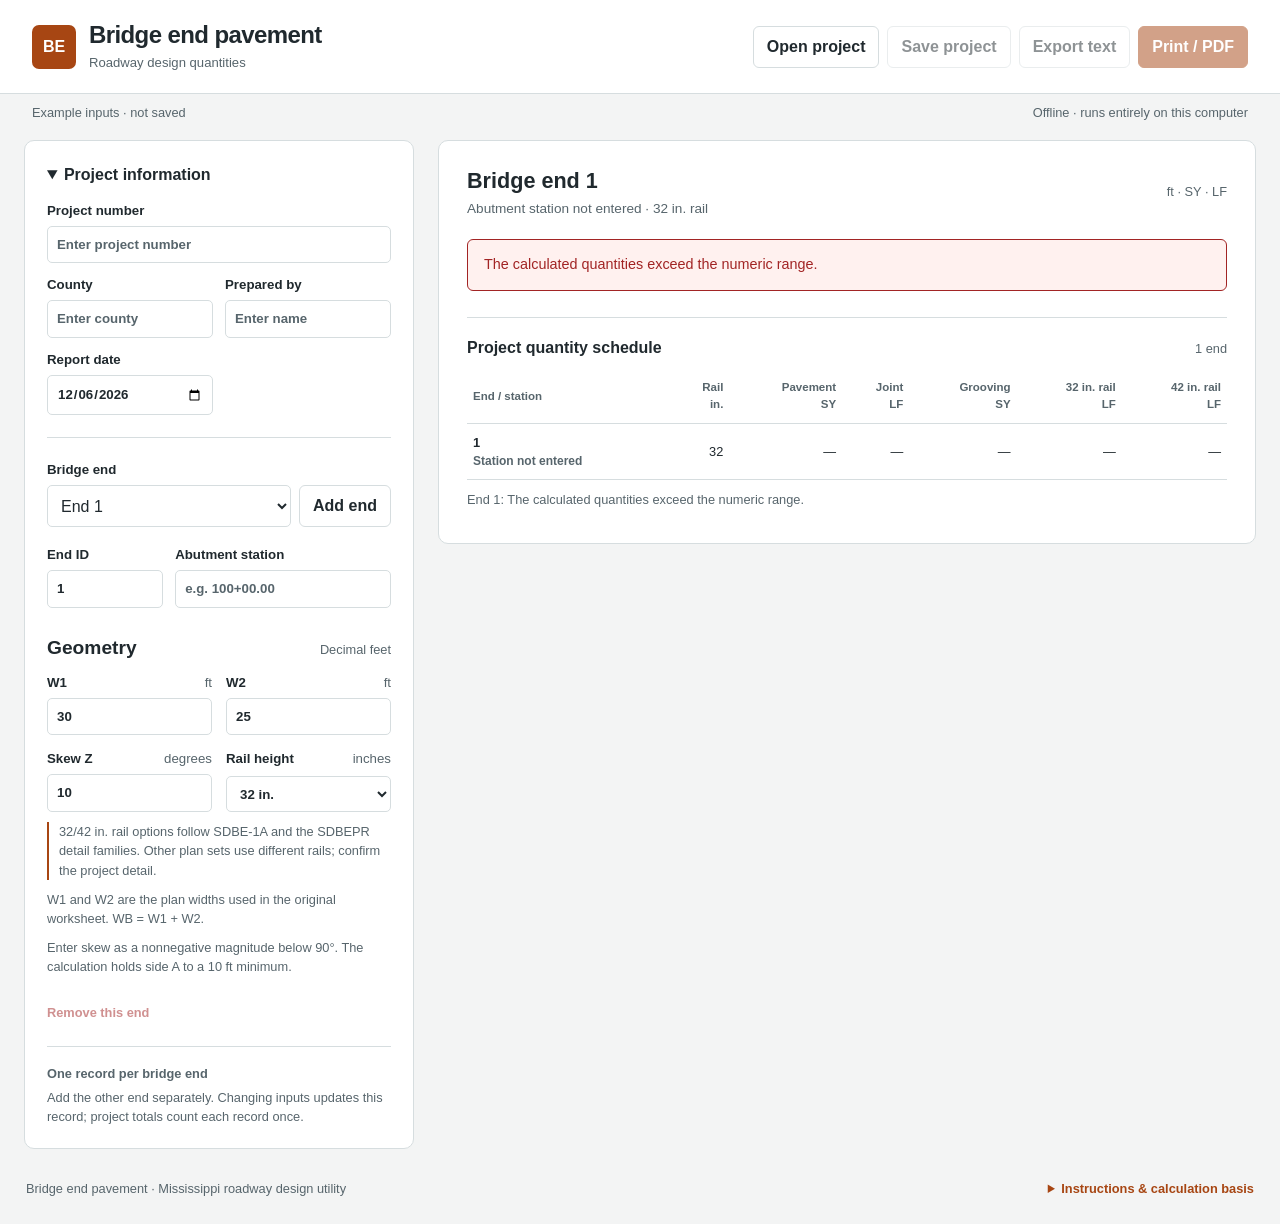
==== Updated Source Code/BridgeEndPave/index.html @ 7c439e6f "Add initial HTML and CSS files for Bridge End Pavement application - Created index.html with structu" ====
<!doctype html>
<html lang="en">
<head>
  <meta charset="utf-8">
  <meta name="viewport" content="width=device-width, initial-scale=1">
  <meta name="color-scheme" content="light dark">
  <meta http-equiv="Content-Security-Policy" content="default-src 'self' file:; script-src 'self' file:; style-src 'self' file:; img-src 'self' file: data:; connect-src 'none'; object-src 'none'; base-uri 'none'">
  <title>Bridge end pavement · Roadway design</title>
  <link rel="stylesheet" href="styles.css">
  <script src="calculations.js" defer></script>
  <script src="app.js" defer></script>
</head>
<body>
  <header class="app-header">
    <div class="identity"><span class="app-mark" aria-hidden="true">BE</span><div><h1>Bridge end pavement</h1><p>Roadway design quantities</p></div></div>
    <nav aria-label="Project files">
      <button id="open-project" type="button">Open project</button>
      <button id="save-project" type="button">Save project</button>
      <button id="export-text" type="button">Export text</button>
      <button id="print-report" class="primary" type="button">Print / PDF</button>
    </nav>
    <input id="open-file" type="file" accept=".json,application/json" hidden>
  </header>
  <div class="project-status"><span id="file-status" role="status">Example inputs · not saved</span><span>Offline · runs entirely on this computer</span></div>
  <main class="workspace">
    <aside class="inputs" aria-label="Project and bridge end inputs">
      <details class="project-details" open>
        <summary>Project information</summary>
        <div class="project-fields">
          <label>Project number<input id="project-number" type="text" maxlength="160" placeholder="Enter project number"></label>
          <label>County<input id="county" type="text" maxlength="160" placeholder="Enter county"></label>
          <label>Prepared by<input id="prepared-by" type="text" maxlength="160" placeholder="Enter name"></label>
          <label>Report date<input id="report-date" type="date"></label>
        </div>
      </details>
      <div class="end-picker"><label for="end-select">Bridge end</label><div><select id="end-select"></select><button id="add-end" type="button">Add end</button></div></div>
      <form id="end-form" novalidate>
        <div class="identifier-fields">
          <label>End ID<input id="end-id" type="text" maxlength="80"></label>
          <label>Abutment station<input id="station" type="text" maxlength="80" placeholder="e.g. 100+00.00"></label>
        </div>
        <div class="section-title"><h2>Geometry</h2><span>Decimal feet</span></div>
        <div class="geometry-fields">
          <label>W1 <span class="label-unit">ft</span><input id="w1" type="number" step="any" min="0" aria-describedby="width-help"></label>
          <label>W2 <span class="label-unit">ft</span><input id="w2" type="number" step="any" min="0" aria-describedby="width-help"></label>
          <label>Skew Z <span class="label-unit">degrees</span><input id="skew" type="number" step="any" min="0" max="89.999999" aria-describedby="skew-help"></label>
          <label>Rail height <span class="label-unit">inches</span><select id="rail-height" aria-describedby="rail-help"><option value="0">0 · No rail</option><option value="32">32 in.</option><option value="42">42 in.</option></select></label>
        </div>
        <p id="rail-help" class="input-note rail-note">32/42 in. rail options follow SDBE-1A and the SDBEPR detail families. Other plan sets use different rails; confirm the project detail.</p>
        <p id="width-help" class="input-note">W1 and W2 are the plan widths used in the original worksheet. WB = W1 + W2.</p>
        <p id="skew-help" class="input-note">Enter skew as a nonnegative magnitude below 90°. The calculation holds side A to a 10 ft minimum.</p>
        <button id="remove-end" class="text-button danger" type="button">Remove this end</button>
      </form>
      <div class="basis-note"><strong>One record per bridge end</strong><p>Add the other end separately. Changing inputs updates this record; project totals count each record once.</p></div>
    </aside>
    <section class="results" aria-labelledby="results-heading">
      <div class="results-title"><div><h2 id="results-heading">Bridge end 1</h2><p id="result-context">Example inputs</p></div><span class="unit-note">ft · SY · LF</span></div>
      <div id="input-error" class="error-message" role="alert" hidden></div>
      <div id="result-content">
        <div class="drawing-panel"><div class="drawing-heading"><h3>SDBE-1A calculation plan</h3><span id="geometry-mode"></span></div><div id="plan-container"></div><p>Plan schematic · dimensions govern; not a construction drawing</p></div>
        <div class="section-title"><h3>Bridge end quantities</h3><span>For this end</span></div>
        <dl class="quantity-list">
          <div><dt>Bridge end pavement</dt><dd><span id="pavement"></span> <small>SY</small></dd></div>
          <div><dt>Expansion joint</dt><dd><span id="expansion-joint"></span> <small>LF</small></dd></div>
          <div><dt>Transverse grooving</dt><dd><span id="grooving"></span> <small>SY</small></dd></div>
          <div><dt>32 in. rail</dt><dd><span id="rail32"></span> <small>LF</small></dd></div>
          <div><dt>42 in. rail</dt><dd><span id="rail42"></span> <small>LF</small></dd></div>
        </dl>
        <p id="quantity-note" class="input-note"></p><p class="input-note rail-note">SDBE-1A shows a 1 in. bridge-end joint. BE-1 uses a different bridge-seat detail; confirm project applicability.</p>
        <details class="calculation-details" open><summary>Width &amp; calculation breakdown</summary><div class="drawing-panel width-panel"><div id="width-container"></div><p>Arithmetic width breakdown · allowance placement is symbolic</p></div><dl id="breakdown" class="breakdown-list"></dl></details>
        <details class="calculation-details" open><summary>Longitudinal section · SDBE-1A</summary><div class="drawing-panel"><svg id="section-diagram" viewBox="0 0 690 225" role="img" aria-labelledby="section-title section-description"><title id="section-title">SDBE-1A longitudinal section</title><desc id="section-description">Roadway leads to a bridge end concrete pavement slab with nine-inch minimum thickness, then the bridge deck. SDBE-1A shows a one-inch premolded expansion joint at the bridge, not doweled. No asphalt overlay or sleeper slab is shown in this arrangement. Reinforcing and complete construction details are omitted.</desc><path class="width-one" d="M35 105 H200 V155 H35 Z"/><path class="paving-shape" d="M200 105 H474 V155 H200 Z"/><path class="width-two" d="M486 105 H655 V155 H486 Z"/><line class="joint-line" x1="480" y1="99" x2="480" y2="164"/><text class="diagram-label" x="115" y="133" text-anchor="middle">Roadway</text><text class="diagram-label" x="338" y="133" text-anchor="middle">Bridge end pavement</text><text class="diagram-label" x="570" y="133" text-anchor="middle">Bridge deck</text><path class="dim-line" d="M480 91 L535 47 H625 M338 162 V187 H420"/><text class="joint-label" x="560" y="24" text-anchor="middle">1 in. expansion joint</text><text class="diagram-note" x="560" y="43" text-anchor="middle">Not doweled</text><text class="diagram-note" x="420" y="210" text-anchor="middle">9 in. minimum concrete slab</text></svg><p>SDBE-1A arrangement · not to scale; reinforcing and construction details omitted</p><p>BE-1 is a different overlay-and-sleeper arrangement. Use the applicable project detail.</p></div></details>
      </div>
      <section class="project-summary" aria-labelledby="schedule-heading"><div class="section-title"><h3 id="schedule-heading">Project quantity schedule</h3><span id="end-count"></span></div><div class="table-scroll"><table class="schedule"><thead><tr><th scope="col">End / station</th><th scope="col">Rail<br>in.</th><th scope="col">Pavement<br>SY</th><th scope="col">Joint<br>LF</th><th scope="col">Grooving<br>SY</th><th scope="col">32 in. rail<br>LF</th><th scope="col">42 in. rail<br>LF</th></tr></thead><tbody id="schedule-rows"></tbody><tfoot id="schedule-total"></tfoot></table></div><p id="project-note" class="input-note"></p></section>
    </section>
  </main>
  <section id="report" aria-label="Printable project report"></section>
  <footer><span>Bridge end pavement · Mississippi roadway design utility</span><details><summary>Instructions &amp; calculation basis</summary><p>Enter W1 and W2 in decimal feet, skew Z in degrees, and the rail height. Check the live quantities and plan dimensions. Add a record for each bridge end. In the SDBE-1A plan, the crown line divides W2 above and W1 below. Confirm widths and applicability against the project plans.</p><p><strong>Save project</strong> downloads a JSON file containing all inputs. Keep it separately and use <strong>Open project</strong> to continue later. Save again after editing; closing this page does not save your work. <strong>Export text</strong> downloads a quantity report. <strong>Print / PDF</strong> opens the browser print dialog; choose Save as PDF for a portable report.</p><p>Uses the recovered MDOT Bridge End Pavement, Version AI 1.2 calculation: W = W1 + W2 + 1 ft with no rail, + 2.833333 ft for 32 in. rail, or + 3 ft for 42 in. rail. Side A = max(10, 20 − W tan Z / 2). Side B follows the corresponding original branch. Rail options include the original paving and grooving deductions and 20 LF of the selected rail. Quantities round to two decimals for each end before summation. This app blocks negative widths, negative skew, skew at or above 90°, and invalid numerical results.</p><p>Drawing basis: SDBE-1A, Bridge End Pavement with Rail, and the SDBEPR detail families. SDBE-1A matches the 20 ft mid-length, 10 ft side-A minimum, rail width additions and 1 in. bridge-end joint used here. The supplied special drawing PDFs are marked PRELIMINARY / NOT FOR CONSTRUCTION. Other plan sets, including BE-1 and the current SDBE-1, use different arrangements; confirm the applicable project detail. Diagrams show the calculation geometry and section arrangement, not structural design, reinforcement quantities or complete construction details.</p></details></footer>
  <noscript>This calculator needs JavaScript enabled. It does not need an internet connection.</noscript>
</body>
</html>
---- Updated Source Code/BridgeEndPave/styles.css ----
:root { color-scheme:light dark; --ground:#f3f4f4; --surface:#fff; --subtle:#f7f8f8; --ink:#20292e; --muted:#57656c; --line:#d6dddf; --accent:#a74613; --accent-hover:#85350c; --accent-soft:#fff1e7; --error:#a22424; --error-bg:#fff1ef; --focus:#247b9a; --joint:#247b9a; font-family:-apple-system,BlinkMacSystemFont,"Segoe UI",sans-serif; font-size:16px; }
* { box-sizing:border-box; }
body { margin:0; color:var(--ink); background:var(--ground); line-height:1.5; }
h1,h2,h3,p { margin:0; }
h1 { font-size:1.5rem; letter-spacing:-.025em; line-height:1.2; }
h2 { font-size:1.2rem; font-weight:650; }
h3 { font-size:1rem; font-weight:650; }
button,input,select { font:inherit; }
button,select,summary { cursor:pointer; }
button { border:1px solid var(--line); border-radius:6px; background:var(--surface); color:var(--ink); padding:8px 13px; font-weight:600; white-space:nowrap; }
button:hover { background:var(--subtle); border-color:var(--muted); }
button:disabled { cursor:default; opacity:.5; }
button.primary { color:#fff; background:var(--accent); border-color:var(--accent); }
button.primary:hover { background:var(--accent-hover); }
:focus-visible { outline:3px solid var(--focus); outline-offset:3px; }
input,select { min-width:0; width:100%; border:1px solid var(--line); border-radius:5px; padding:8px 9px; color:var(--ink); background:var(--surface); caret-color:var(--accent); }
input::placeholder { color:var(--muted); opacity:1; }
input[type="number"] { font-variant-numeric:tabular-nums; }
label { display:grid; gap:5px; font-size:.83rem; font-weight:600; }
.app-header { background:var(--surface); border-bottom:1px solid var(--line); display:flex; align-items:center; justify-content:space-between; gap:24px; padding:21px 32px; }
.identity { display:flex; gap:13px; align-items:center; }
.identity p { font-size:.82rem; color:var(--muted); margin-top:3px; }
.app-mark { background:var(--accent); color:#fff; width:44px; height:44px; border-radius:7px; display:grid; place-items:center; font-size:1rem; font-weight:700; flex-shrink:0; }
nav { display:flex; gap:8px; }
.project-status { display:flex; justify-content:space-between; gap:16px; color:var(--muted); font-size:.8rem; padding:9px 32px; }
.workspace { display:grid; grid-template-columns:minmax(330px,390px) minmax(0,1fr); max-width:1540px; margin:8px auto 30px; padding:0 24px; align-items:start; gap:24px; }
.inputs,.results { min-width:0; background:var(--surface); border:1px solid var(--line); border-radius:10px; }
.inputs { padding:22px; }
.project-details { padding-bottom:22px; border-bottom:1px solid var(--line); }
summary { font-weight:650; }
.project-fields { display:grid; grid-template-columns:1fr 1fr; gap:12px; margin-top:14px; }
.project-fields label:first-child { grid-column:1/-1; }
.end-picker { margin:22px 0 18px; }
.end-picker>div { display:flex; gap:8px; margin-top:5px; }
.end-picker select { flex:1; }
.identifier-fields { display:grid; grid-template-columns:.7fr 1.3fr; gap:12px; }
.geometry-fields { display:grid; grid-template-columns:1fr 1fr; gap:14px; }
.geometry-fields label { position:relative; }
.label-unit { position:absolute; right:0; color:var(--muted); font-weight:400; }
.section-title { display:flex; justify-content:space-between; align-items:baseline; gap:15px; margin:26px 0 10px; }
.section-title span,.input-note { font-size:.8rem; color:var(--muted); }
.input-note { margin:10px 0; }
.rail-note { border-left:2px solid var(--accent); padding-left:10px; }
.text-button { padding:4px 0; background:none; border:0; font-size:.8rem; }
.text-button:hover { background:none; text-decoration:underline; }
.danger { color:var(--error); margin-top:12px; }
.basis-note { border-top:1px solid var(--line); padding-top:17px; margin-top:20px; color:var(--muted); font-size:.8rem; }
.basis-note p { margin-top:5px; }
.results { padding:24px 28px; }
.results-title { display:flex; align-items:center; justify-content:space-between; gap:15px; }
.results-title h2 { font-size:1.35rem; }
.results-title p { font-size:.85rem; color:var(--muted); margin-top:2px; }
.unit-note { color:var(--muted); font-size:.8rem; white-space:nowrap; }
.drawing-panel { background:var(--subtle); margin-top:20px; border-radius:6px; padding:16px 14px 12px; overflow-x:auto; }
.drawing-heading { display:flex; align-items:baseline; justify-content:space-between; gap:8px; padding:0 4px; }
.drawing-heading span { color:var(--accent); font-size:.78rem; }
.drawing-panel svg { width:100%; min-width:520px; display:block; color:var(--ink); max-height:340px; }
.drawing-panel p { text-align:center; font-size:.75rem; color:var(--muted); margin-top:6px; }
.paving-shape { fill:var(--accent-soft); stroke:var(--accent); stroke-width:1.8; }
.joint-line { stroke:var(--joint); stroke-width:5; }
.datum-line { stroke:var(--muted); stroke-width:1.2; stroke-dasharray:5 5; }
.dim-line { stroke:var(--muted); stroke-width:1; fill:none; }
.diagram-label { fill:var(--ink); font-size:15px; font-weight:600; }
.diagram-note { fill:var(--muted); font-size:13px; }
.joint-label { fill:var(--joint); font-size:13px; font-weight:600; }
.width-one { fill:var(--line); stroke:var(--muted); }
.width-two { fill:var(--surface); stroke:var(--muted); }
.quantity-list { display:grid; grid-template-columns:1fr 1fr; margin:0; }
.quantity-list>div { display:flex; align-items:baseline; justify-content:space-between; gap:10px; padding:12px 0; border-bottom:1px solid var(--line); }
.quantity-list>div:nth-child(odd) { padding-right:24px; }
.quantity-list>div:nth-child(even) { padding-left:24px; border-left:1px solid var(--line); }
dt { color:var(--muted); font-size:.84rem; }
dd { margin:0; font-weight:650; white-space:nowrap; font-variant-numeric:tabular-nums; }
dd small { font-size:.75rem; color:var(--muted); font-weight:500; }
.calculation-details { border-top:1px solid var(--line); padding-top:16px; margin-top:18px; font-size:.85rem; }
.width-panel { margin-top:12px; }
.breakdown-list { margin:14px 0 0; }
.breakdown-list>div { display:flex; justify-content:space-between; gap:12px; padding:7px 0; border-bottom:1px solid var(--line); }
.breakdown-list dt { font-size:.8rem; }
.breakdown-list dd { font-size:.8rem; }
.project-summary { border-top:1px solid var(--line); margin-top:26px; }
.project-summary .section-title { margin-top:18px; }
.table-scroll { overflow-x:auto; scrollbar-color:var(--line) transparent; }
table { border-collapse:collapse; width:100%; font-variant-numeric:tabular-nums; }
th { text-align:left; font-size:.72rem; color:var(--muted); font-weight:600; border-bottom:1px solid var(--line); padding:9px 6px; white-space:nowrap; }
td { border-bottom:1px solid var(--line); padding:9px 6px; font-size:.8rem; }
.schedule { min-width:620px; }
.schedule th:not(:first-child),.schedule td:not(:first-child) { text-align:right; }
.schedule td:first-child span { display:block; color:var(--muted); font-size:.75rem; }
.schedule td button { border:0; padding:0; text-align:left; background:none; }
.schedule td button:hover strong { text-decoration:underline; }
tfoot td { border-top:2px solid var(--line); border-bottom:0; font-weight:650; }
.error-message { border:1px solid var(--error); border-radius:6px; color:var(--error); background:var(--error-bg); padding:14px 16px; margin-top:20px; font-size:.9rem; }
[hidden] { display:none !important; }
#report { display:none; }
#report td:first-child span { display:block; }
footer { max-width:1540px; margin:0 auto; padding:0 26px 25px; font-size:.8rem; color:var(--muted); display:flex; justify-content:space-between; gap:20px; }
footer details { max-width:75ch; }
footer summary { color:var(--accent); }
footer details p { margin-top:12px; }
@media (prefers-color-scheme:dark) { :root { --ground:#171d21; --surface:#20282d; --subtle:#1a2227; --ink:#e3e9ec; --muted:#b1bec5; --line:#425058; --accent:#ffb178; --accent-hover:#ffc99f; --accent-soft:#3f2c20; --error:#ffaaa3; --error-bg:#3b2525; --focus:#79c6e7; --joint:#79c6e7; } button.primary,.app-mark { color:#24170f; } }
@media (max-width:1100px) { .workspace { gap:16px; padding:0 16px; grid-template-columns:340px minmax(0,1fr); } .inputs,.results { padding:20px; } .quantity-list { grid-template-columns:1fr; } .quantity-list>div:nth-child(n) { padding:10px 0; border-left:0; } .app-header { flex-wrap:wrap; gap:16px; } }
@media (max-width:820px) { .workspace { grid-template-columns:1fr; max-width:740px; } .project-status { flex-wrap:wrap; gap:2px; padding:9px 20px; } .app-header { padding:18px 20px; } footer { max-width:740px; flex-wrap:wrap; } .quantity-list { grid-template-columns:1fr 1fr; } .quantity-list>div:nth-child(odd) { padding-right:18px; } .quantity-list>div:nth-child(even) { padding-left:18px; border-left:1px solid var(--line); } }
@media (max-width:460px) { h1 { font-size:1.25rem; } .app-header { padding:16px; } nav { width:100%; flex-wrap:wrap; gap:6px; } nav button { flex:1 1 calc(50% - 3px); padding:8px 7px; font-size:.8rem; } .workspace { padding:0 10px; } .inputs,.results { padding:18px 14px; } .project-status { padding:8px 16px; } .quantity-list { grid-template-columns:1fr; } .quantity-list>div:nth-child(n) { padding:10px 0; border-left:0; } .unit-note { display:none; } .drawing-panel { padding:12px 5px; } .drawing-heading { flex-wrap:wrap; } .diagram-label { font-size:18px; } .diagram-note,.joint-label { font-size:16px; } .project-fields { gap:10px; } }
@media print { :root { color-scheme:light; --ground:#fff; --surface:#fff; --subtle:#f8f8f8; --ink:#000; --muted:#444; --line:#bbb; --accent:#8c3a10; --accent-soft:#fff1e7; --joint:#17647a; } body { background:#fff; color:#000; font-size:10pt; } body>*:not(#report) { display:none !important; } #report { display:block; } #report h1 { font-size:19pt; margin:3mm 0 4mm; } #report h2 { font-size:13pt; margin:5mm 0 2mm; } #report p { margin:2mm 0; } #report th,#report td { color:#000; border-color:#aaa; padding:2mm 1.5mm; font-size:8pt; } #report table { table-layout:fixed; } #report th { white-space:normal; } #report thead { display:table-header-group; } #report tfoot { display:table-row-group; } .report-end { break-inside:avoid; margin-top:6mm; } .report-end svg { display:block; width:100%; height:65mm; } .report-meta { display:grid; grid-template-columns:1fr 1fr; gap:1mm 6mm; } .report-end-details { display:grid; grid-template-columns:1fr 1fr; gap:1mm 6mm; } .report-note { font-size:8pt; color:#444; } @page { size:letter; margin:15mm; } }
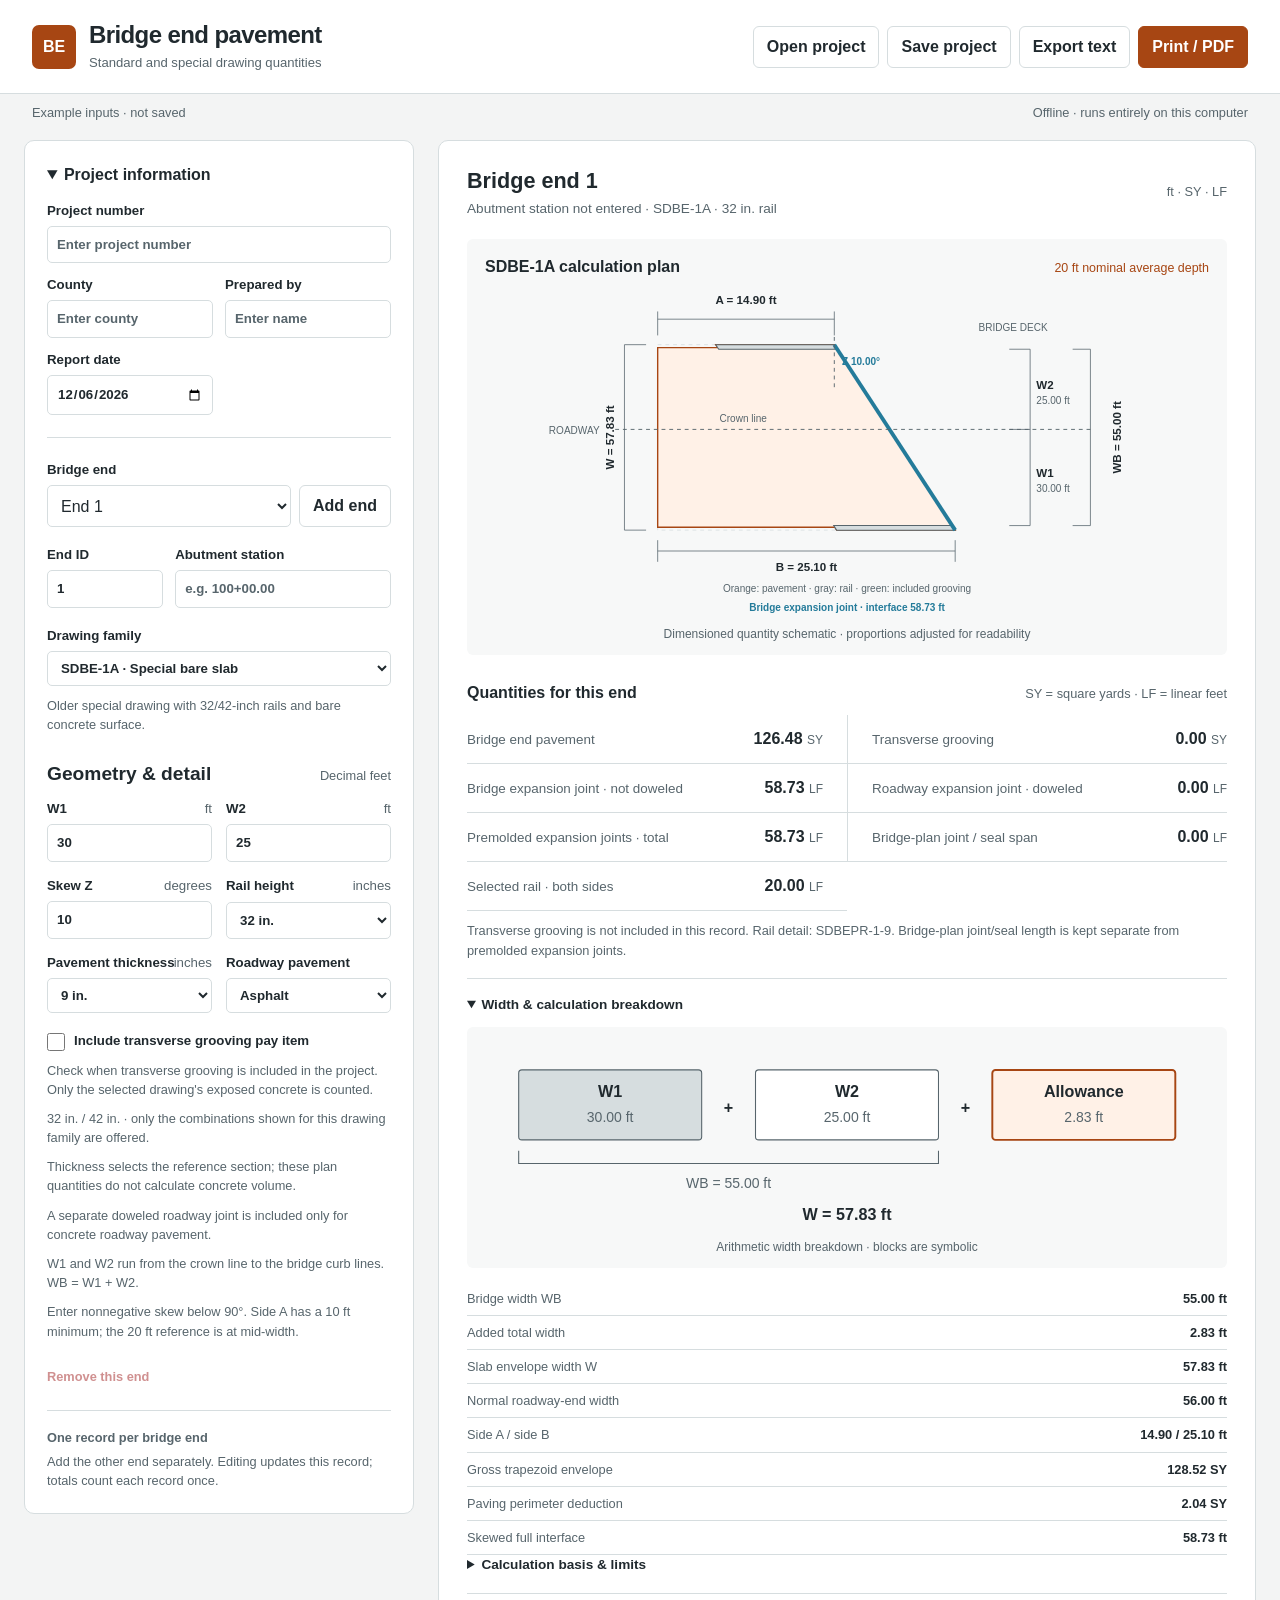
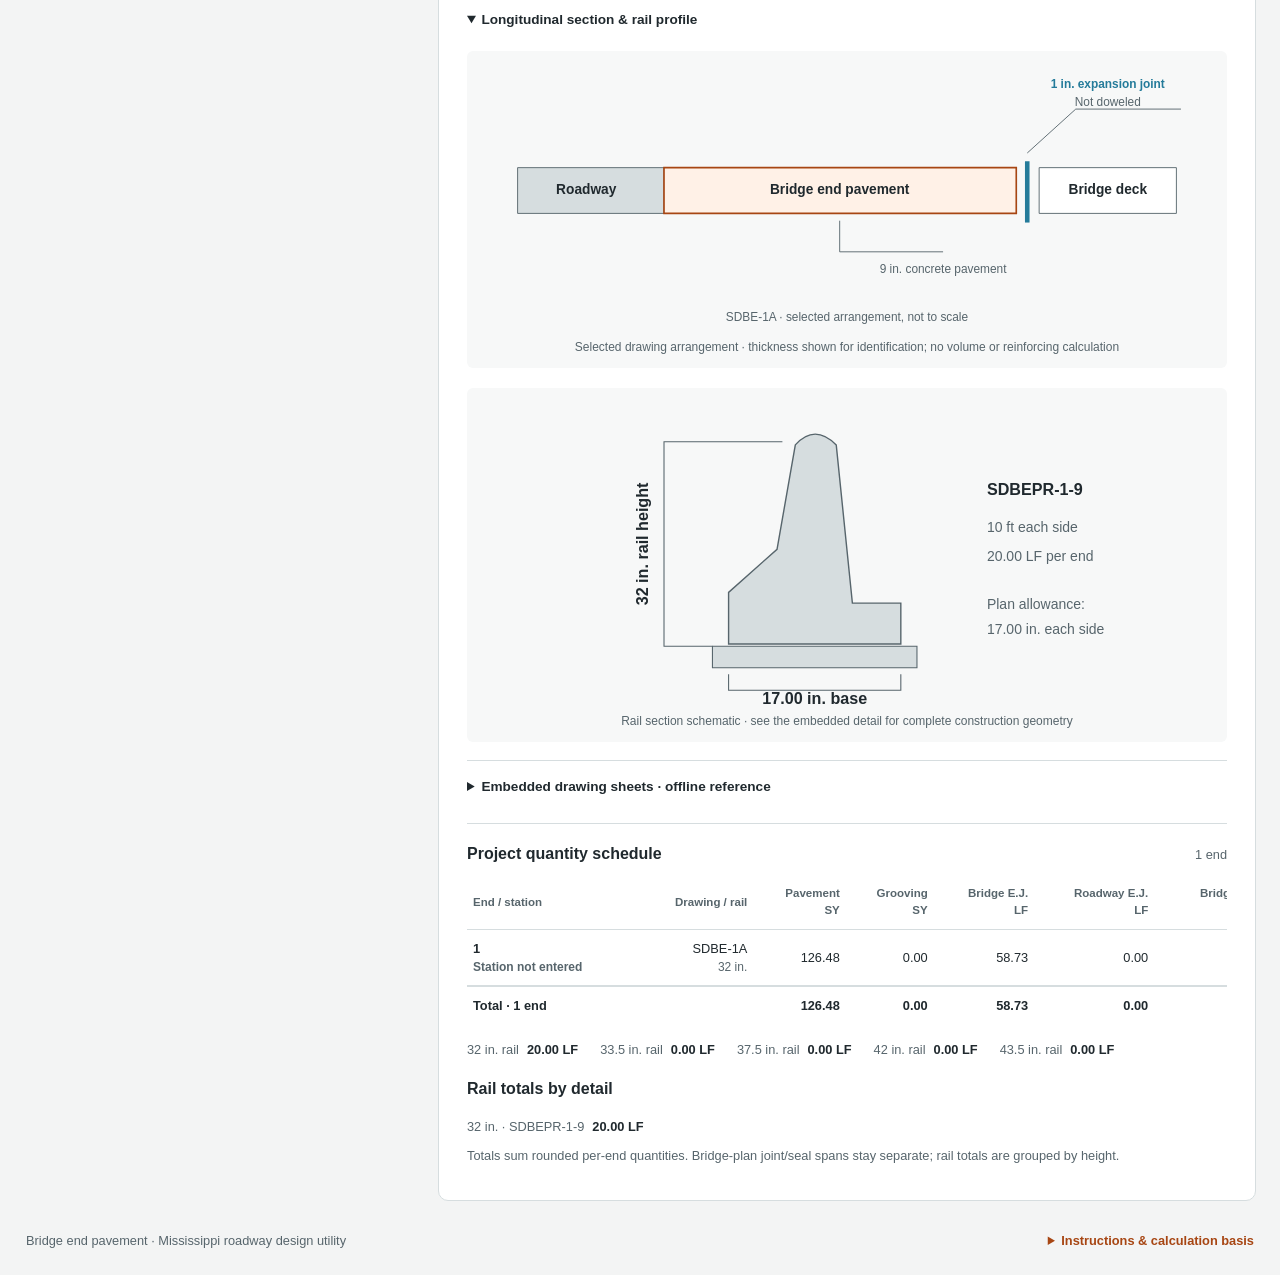
==== commit d77cb61f: "feat: Update bridge end pavement application with new drawing assets and enhanced functionality - Ad" ====
--- a/Updated Source Code/BridgeEndPave/index.html
+++ b/Updated Source Code/BridgeEndPave/index.html
@@ -8,73 +8,72 @@
   <title>Bridge end pavement · Roadway design</title>
   <link rel="stylesheet" href="styles.css">
   <script src="calculations.js" defer></script>
+  <script src="drawing-sheets.js" defer></script>
   <script src="app.js" defer></script>
 </head>
 <body>
   <header class="app-header">
-    <div class="identity"><span class="app-mark" aria-hidden="true">BE</span><div><h1>Bridge end pavement</h1><p>Roadway design quantities</p></div></div>
-    <nav aria-label="Project files">
-      <button id="open-project" type="button">Open project</button>
-      <button id="save-project" type="button">Save project</button>
-      <button id="export-text" type="button">Export text</button>
-      <button id="print-report" class="primary" type="button">Print / PDF</button>
-    </nav>
+    <div class="identity"><span class="app-mark" aria-hidden="true">BE</span><div><h1>Bridge end pavement</h1><p>Standard and special drawing quantities</p></div></div>
+    <nav aria-label="Project files"><button id="open-project" type="button">Open project</button><button id="save-project" type="button">Save project</button><button id="export-text" type="button">Export text</button><button id="print-report" class="primary" type="button">Print / PDF</button></nav>
     <input id="open-file" type="file" accept=".json,application/json" hidden>
   </header>
   <div class="project-status"><span id="file-status" role="status">Example inputs · not saved</span><span>Offline · runs entirely on this computer</span></div>
   <main class="workspace">
     <aside class="inputs" aria-label="Project and bridge end inputs">
-      <details class="project-details" open>
-        <summary>Project information</summary>
-        <div class="project-fields">
-          <label>Project number<input id="project-number" type="text" maxlength="160" placeholder="Enter project number"></label>
-          <label>County<input id="county" type="text" maxlength="160" placeholder="Enter county"></label>
-          <label>Prepared by<input id="prepared-by" type="text" maxlength="160" placeholder="Enter name"></label>
-          <label>Report date<input id="report-date" type="date"></label>
-        </div>
-      </details>
+      <details class="project-details" open><summary>Project information</summary><div class="project-fields">
+        <label>Project number<input id="project-number" type="text" maxlength="160" placeholder="Enter project number"></label>
+        <label>County<input id="county" type="text" maxlength="160" placeholder="Enter county"></label>
+        <label>Prepared by<input id="prepared-by" type="text" maxlength="160" placeholder="Enter name"></label>
+        <label>Report date<input id="report-date" type="date"></label>
+      </div></details>
       <div class="end-picker"><label for="end-select">Bridge end</label><div><select id="end-select"></select><button id="add-end" type="button">Add end</button></div></div>
       <form id="end-form" novalidate>
-        <div class="identifier-fields">
-          <label>End ID<input id="end-id" type="text" maxlength="80"></label>
-          <label>Abutment station<input id="station" type="text" maxlength="80" placeholder="e.g. 100+00.00"></label>
-        </div>
-        <div class="section-title"><h2>Geometry</h2><span>Decimal feet</span></div>
+        <div class="identifier-fields"><label>End ID<input id="end-id" type="text" maxlength="80"></label><label>Abutment station<input id="station" type="text" maxlength="80" placeholder="e.g. 100+00.00"></label></div>
+        <label class="drawing-choice">Drawing family<select id="drawing" aria-describedby="family-status"></select></label>
+        <p id="family-status" class="input-note" role="status"></p>
+        <div class="section-title"><h2>Geometry &amp; detail</h2><span>Decimal feet</span></div>
         <div class="geometry-fields">
           <label>W1 <span class="label-unit">ft</span><input id="w1" type="number" step="any" min="0" aria-describedby="width-help"></label>
           <label>W2 <span class="label-unit">ft</span><input id="w2" type="number" step="any" min="0" aria-describedby="width-help"></label>
           <label>Skew Z <span class="label-unit">degrees</span><input id="skew" type="number" step="any" min="0" max="89.999999" aria-describedby="skew-help"></label>
-          <label>Rail height <span class="label-unit">inches</span><select id="rail-height" aria-describedby="rail-help"><option value="0">0 · No rail</option><option value="32">32 in.</option><option value="42">42 in.</option></select></label>
+          <label>Rail height <span class="label-unit">inches</span><select id="rail-height" aria-describedby="rail-help"></select></label>
+          <label>Pavement thickness <span class="label-unit">inches</span><select id="pavement-thickness" aria-describedby="thickness-help"></select></label>
+          <label>Roadway pavement<select id="roadway-pavement" aria-describedby="roadway-help"><option value="asphalt">Asphalt</option><option value="concrete">Concrete</option></select></label>
         </div>
-        <p id="rail-help" class="input-note rail-note">32/42 in. rail options follow SDBE-1A and the SDBEPR detail families. Other plan sets use different rails; confirm the project detail.</p>
-        <p id="width-help" class="input-note">W1 and W2 are the plan widths used in the original worksheet. WB = W1 + W2.</p>
-        <p id="skew-help" class="input-note">Enter skew as a nonnegative magnitude below 90°. The calculation holds side A to a 10 ft minimum.</p>
+        <label class="checkbox-label"><input id="grooving-included" type="checkbox">Include transverse grooving pay item</label>
+        <p id="grooving-help" class="input-note">Check when transverse grooving is included in the project. Only the selected drawing's exposed concrete is counted.</p>
+        <p id="rail-help" class="input-note"></p><p id="thickness-help" class="input-note"></p><p id="roadway-help" class="input-note"></p>
+        <p id="width-help" class="input-note">W1 and W2 run from the crown line to the bridge curb lines. WB = W1 + W2.</p>
+        <p id="skew-help" class="input-note">Enter nonnegative skew below 90°. Side A has a 10 ft minimum; the 20 ft reference is at mid-width.</p>
         <button id="remove-end" class="text-button danger" type="button">Remove this end</button>
       </form>
-      <div class="basis-note"><strong>One record per bridge end</strong><p>Add the other end separately. Changing inputs updates this record; project totals count each record once.</p></div>
+      <div class="basis-note"><strong>One record per bridge end</strong><p>Add the other end separately. Editing updates this record; totals count each record once.</p></div>
     </aside>
     <section class="results" aria-labelledby="results-heading">
-      <div class="results-title"><div><h2 id="results-heading">Bridge end 1</h2><p id="result-context">Example inputs</p></div><span class="unit-note">ft · SY · LF</span></div>
+      <div class="results-title"><div><h2 id="results-heading">Bridge end 1</h2><p id="result-context"></p></div><span class="unit-note">ft · SY · LF</span></div>
       <div id="input-error" class="error-message" role="alert" hidden></div>
       <div id="result-content">
-        <div class="drawing-panel"><div class="drawing-heading"><h3>SDBE-1A calculation plan</h3><span id="geometry-mode"></span></div><div id="plan-container"></div><p>Plan schematic · dimensions govern; not a construction drawing</p></div>
-        <div class="section-title"><h3>Bridge end quantities</h3><span>For this end</span></div>
+        <div class="drawing-panel"><div class="drawing-heading"><h3 id="plan-heading">Calculation plan</h3><span id="geometry-mode"></span></div><div id="plan-container"></div><p>Dimensioned quantity schematic · proportions adjusted for readability</p></div>
+        <div class="section-title"><h3>Quantities for this end</h3><span>SY = square yards · LF = linear feet</span></div>
         <dl class="quantity-list">
           <div><dt>Bridge end pavement</dt><dd><span id="pavement"></span> <small>SY</small></dd></div>
-          <div><dt>Expansion joint</dt><dd><span id="expansion-joint"></span> <small>LF</small></dd></div>
           <div><dt>Transverse grooving</dt><dd><span id="grooving"></span> <small>SY</small></dd></div>
-          <div><dt>32 in. rail</dt><dd><span id="rail32"></span> <small>LF</small></dd></div>
-          <div><dt>42 in. rail</dt><dd><span id="rail42"></span> <small>LF</small></dd></div>
+          <div><dt id="bridge-expansion-label">Bridge expansion joint · not doweled</dt><dd><span id="bridge-expansion-joint"></span> <small>LF</small></dd></div>
+          <div><dt>Roadway expansion joint · doweled</dt><dd><span id="roadway-expansion-joint"></span> <small>LF</small></dd></div>
+          <div><dt>Premolded expansion joints · total</dt><dd><span id="expansion-joint"></span> <small>LF</small></dd></div>
+          <div><dt>Bridge-plan joint / seal span</dt><dd><span id="bridge-joint-seal"></span> <small>LF</small></dd></div>
+          <div><dt>Selected rail · both sides</dt><dd><span id="rail-length"></span> <small>LF</small></dd></div>
         </dl>
-        <p id="quantity-note" class="input-note"></p><p class="input-note rail-note">SDBE-1A shows a 1 in. bridge-end joint. BE-1 uses a different bridge-seat detail; confirm project applicability.</p>
-        <details class="calculation-details" open><summary>Width &amp; calculation breakdown</summary><div class="drawing-panel width-panel"><div id="width-container"></div><p>Arithmetic width breakdown · allowance placement is symbolic</p></div><dl id="breakdown" class="breakdown-list"></dl></details>
-        <details class="calculation-details" open><summary>Longitudinal section · SDBE-1A</summary><div class="drawing-panel"><svg id="section-diagram" viewBox="0 0 690 225" role="img" aria-labelledby="section-title section-description"><title id="section-title">SDBE-1A longitudinal section</title><desc id="section-description">Roadway leads to a bridge end concrete pavement slab with nine-inch minimum thickness, then the bridge deck. SDBE-1A shows a one-inch premolded expansion joint at the bridge, not doweled. No asphalt overlay or sleeper slab is shown in this arrangement. Reinforcing and complete construction details are omitted.</desc><path class="width-one" d="M35 105 H200 V155 H35 Z"/><path class="paving-shape" d="M200 105 H474 V155 H200 Z"/><path class="width-two" d="M486 105 H655 V155 H486 Z"/><line class="joint-line" x1="480" y1="99" x2="480" y2="164"/><text class="diagram-label" x="115" y="133" text-anchor="middle">Roadway</text><text class="diagram-label" x="338" y="133" text-anchor="middle">Bridge end pavement</text><text class="diagram-label" x="570" y="133" text-anchor="middle">Bridge deck</text><path class="dim-line" d="M480 91 L535 47 H625 M338 162 V187 H420"/><text class="joint-label" x="560" y="24" text-anchor="middle">1 in. expansion joint</text><text class="diagram-note" x="560" y="43" text-anchor="middle">Not doweled</text><text class="diagram-note" x="420" y="210" text-anchor="middle">9 in. minimum concrete slab</text></svg><p>SDBE-1A arrangement · not to scale; reinforcing and construction details omitted</p><p>BE-1 is a different overlay-and-sleeper arrangement. Use the applicable project detail.</p></div></details>
+        <p id="quantity-note" class="input-note"></p>
+        <details class="calculation-details" open><summary>Width &amp; calculation breakdown</summary><div class="drawing-panel width-panel"><div id="width-container"></div><p>Arithmetic width breakdown · blocks are symbolic</p></div><dl id="breakdown" class="breakdown-list"></dl><details class="basis-details"><summary>Calculation basis &amp; limits</summary><div id="calculation-notes" class="calculation-notes"></div></details></details>
+        <details class="calculation-details" open><summary>Longitudinal section &amp; rail profile</summary><div class="drawing-panel"><div id="section-container"></div><p>Selected drawing arrangement · thickness shown for identification; no volume or reinforcing calculation</p></div><div class="drawing-panel"><div id="rail-container"></div><p>Rail section schematic · see the embedded detail for complete construction geometry</p></div></details>
       </div>
-      <section class="project-summary" aria-labelledby="schedule-heading"><div class="section-title"><h3 id="schedule-heading">Project quantity schedule</h3><span id="end-count"></span></div><div class="table-scroll"><table class="schedule"><thead><tr><th scope="col">End / station</th><th scope="col">Rail<br>in.</th><th scope="col">Pavement<br>SY</th><th scope="col">Joint<br>LF</th><th scope="col">Grooving<br>SY</th><th scope="col">32 in. rail<br>LF</th><th scope="col">42 in. rail<br>LF</th></tr></thead><tbody id="schedule-rows"></tbody><tfoot id="schedule-total"></tfoot></table></div><p id="project-note" class="input-note"></p></section>
+      <details id="source-drawings" class="calculation-details"><summary>Embedded drawing sheets · offline reference</summary><div class="source-controls"><label>Drawing sheet<select id="source-sheet"></select></label><button id="source-zoom" type="button">Enlarge drawing</button></div><p id="source-caption" class="input-note"></p><div id="source-viewport" class="source-viewport" tabindex="0" aria-label="Drawing sheet; scroll to inspect an enlarged image"><img id="source-image" alt="Selected drawing sheet"></div></details>
+      <section class="project-summary" aria-labelledby="schedule-heading"><div class="section-title"><h3 id="schedule-heading">Project quantity schedule</h3><span id="end-count"></span></div><div class="table-scroll"><table class="schedule"><thead id="schedule-head"></thead><tbody id="schedule-rows"></tbody><tfoot id="schedule-total"></tfoot></table></div><div id="rail-totals" class="rail-totals" aria-label="Rail totals by height"></div><div class="section-title"><h3>Rail totals by detail</h3></div><div id="rail-detail-totals" class="rail-totals" aria-label="Rail totals by drawing detail"></div><p id="project-note" class="input-note"></p></section>
     </section>
   </main>
   <section id="report" aria-label="Printable project report"></section>
-  <footer><span>Bridge end pavement · Mississippi roadway design utility</span><details><summary>Instructions &amp; calculation basis</summary><p>Enter W1 and W2 in decimal feet, skew Z in degrees, and the rail height. Check the live quantities and plan dimensions. Add a record for each bridge end. In the SDBE-1A plan, the crown line divides W2 above and W1 below. Confirm widths and applicability against the project plans.</p><p><strong>Save project</strong> downloads a JSON file containing all inputs. Keep it separately and use <strong>Open project</strong> to continue later. Save again after editing; closing this page does not save your work. <strong>Export text</strong> downloads a quantity report. <strong>Print / PDF</strong> opens the browser print dialog; choose Save as PDF for a portable report.</p><p>Uses the recovered MDOT Bridge End Pavement, Version AI 1.2 calculation: W = W1 + W2 + 1 ft with no rail, + 2.833333 ft for 32 in. rail, or + 3 ft for 42 in. rail. Side A = max(10, 20 − W tan Z / 2). Side B follows the corresponding original branch. Rail options include the original paving and grooving deductions and 20 LF of the selected rail. Quantities round to two decimals for each end before summation. This app blocks negative widths, negative skew, skew at or above 90°, and invalid numerical results.</p><p>Drawing basis: SDBE-1A, Bridge End Pavement with Rail, and the SDBEPR detail families. SDBE-1A matches the 20 ft mid-length, 10 ft side-A minimum, rail width additions and 1 in. bridge-end joint used here. The supplied special drawing PDFs are marked PRELIMINARY / NOT FOR CONSTRUCTION. Other plan sets, including BE-1 and the current SDBE-1, use different arrangements; confirm the applicable project detail. Diagrams show the calculation geometry and section arrangement, not structural design, reinforcement quantities or complete construction details.</p></details></footer>
+  <footer><span>Bridge end pavement · Mississippi roadway design utility</span><details><summary>Instructions &amp; calculation basis</summary><p>Select the slab drawing first, then a compatible rail and pavement detail. BE-1 and BE-2 use BER-1/BER-2 rails; SDBE-1 uses SDBER-1/SDBER-2; SDBE-1A uses the 9- or 12-inch SDBEPR detail. The legacy family preserves the original executable's 0/32/42-inch cases. Standard and special families have different surface and joint requirements.</p><p>Enter W1/W2 and skew, select the roadway pavement, and check the grooving pay item only when included in the project. Asphalt-covered concrete is excluded from grooving. SDBE-1 uses the exposed 3 ft strip normal to the skewed interface; bare SDBE-1A uses exposed pavement excluding rail footprints. Project totals keep bridge expansion joints, roadway expansion joints, bridge-plan joint/seal spans, and each rail height separate.</p><p><strong>Save project</strong> downloads all inputs as a JSON file. Keep it separately and use <strong>Open project</strong> to continue. Save again after edits; closing does not save. Older project files reopen in the legacy family without changing their quantities. <strong>Export text</strong> downloads a report; <strong>Print / PDF</strong> uses the browser print dialog. Reports do not reopen as projects.</p><p>The standard sheets are the supplied August 2017 BE-1/BE-2/BER-1/BER-2 set. Special-sheet sources are retained snapshots from MDOT; several are preliminary/not for construction. Drawing-derived plan areas use the drawn perimeter and nominal side allowances; the equations are dimensional interpretations, not printed pay formulas. Verify the applicable contract, drawing revision, and project grooving limits. Schematics and reference sheets do not provide structural approval. This app calculates paving, grooving, joints, and rail lengths only.</p></details></footer>
   <noscript>This calculator needs JavaScript enabled. It does not need an internet connection.</noscript>
 </body>
 </html>
--- a/Updated Source Code/BridgeEndPave/styles.css
+++ b/Updated Source Code/BridgeEndPave/styles.css
@@ -1,5 +1,6 @@
 :root { color-scheme:light dark; --ground:#f3f4f4; --surface:#fff; --subtle:#f7f8f8; --ink:#20292e; --muted:#57656c; --line:#d6dddf; --accent:#a74613; --accent-hover:#85350c; --accent-soft:#fff1e7; --error:#a22424; --error-bg:#fff1ef; --focus:#247b9a; --joint:#247b9a; font-family:-apple-system,BlinkMacSystemFont,"Segoe UI",sans-serif; font-size:16px; }
 * { box-sizing:border-box; }
+@media print { #report h2 { break-after:avoid; } }
 body { margin:0; color:var(--ink); background:var(--ground); line-height:1.5; }
 h1,h2,h3,p { margin:0; }
 h1 { font-size:1.5rem; letter-spacing:-.025em; line-height:1.2; }
@@ -103,3 +104,31 @@
 @media (max-width:820px) { .workspace { grid-template-columns:1fr; max-width:740px; } .project-status { flex-wrap:wrap; gap:2px; padding:9px 20px; } .app-header { padding:18px 20px; } footer { max-width:740px; flex-wrap:wrap; } .quantity-list { grid-template-columns:1fr 1fr; } .quantity-list>div:nth-child(odd) { padding-right:18px; } .quantity-list>div:nth-child(even) { padding-left:18px; border-left:1px solid var(--line); } }
 @media (max-width:460px) { h1 { font-size:1.25rem; } .app-header { padding:16px; } nav { width:100%; flex-wrap:wrap; gap:6px; } nav button { flex:1 1 calc(50% - 3px); padding:8px 7px; font-size:.8rem; } .workspace { padding:0 10px; } .inputs,.results { padding:18px 14px; } .project-status { padding:8px 16px; } .quantity-list { grid-template-columns:1fr; } .quantity-list>div:nth-child(n) { padding:10px 0; border-left:0; } .unit-note { display:none; } .drawing-panel { padding:12px 5px; } .drawing-heading { flex-wrap:wrap; } .diagram-label { font-size:18px; } .diagram-note,.joint-label { font-size:16px; } .project-fields { gap:10px; } }
 @media print { :root { color-scheme:light; --ground:#fff; --surface:#fff; --subtle:#f8f8f8; --ink:#000; --muted:#444; --line:#bbb; --accent:#8c3a10; --accent-soft:#fff1e7; --joint:#17647a; } body { background:#fff; color:#000; font-size:10pt; } body>*:not(#report) { display:none !important; } #report { display:block; } #report h1 { font-size:19pt; margin:3mm 0 4mm; } #report h2 { font-size:13pt; margin:5mm 0 2mm; } #report p { margin:2mm 0; } #report th,#report td { color:#000; border-color:#aaa; padding:2mm 1.5mm; font-size:8pt; } #report table { table-layout:fixed; } #report th { white-space:normal; } #report thead { display:table-header-group; } #report tfoot { display:table-row-group; } .report-end { break-inside:avoid; margin-top:6mm; } .report-end svg { display:block; width:100%; height:65mm; } .report-meta { display:grid; grid-template-columns:1fr 1fr; gap:1mm 6mm; } .report-end-details { display:grid; grid-template-columns:1fr 1fr; gap:1mm 6mm; } .report-note { font-size:8pt; color:#444; } @page { size:letter; margin:15mm; } }
+/* Drawing-family controls and offline source sheets. */
+.drawing-choice { margin-top:18px; }
+.checkbox-label { display:flex; align-items:flex-start; gap:9px; margin-top:18px; }
+.checkbox-label input { width:18px; height:18px; flex:0 0 auto; margin:2px 0 0; accent-color:var(--accent); }
+.calculation-notes { margin-top:14px; color:var(--muted); font-size:.78rem; }
+.calculation-notes p+p { margin-top:8px; }
+.envelope-line { fill:none; stroke:var(--line); stroke-width:1; stroke-dasharray:5 5; }
+.rail-shape { fill:var(--line); stroke:var(--muted); stroke-width:1.3; }
+.groove-shape { fill:#c7e5ce; stroke:#46815a; stroke-width:1; }
+.overlay-shape { fill:var(--muted); }
+.groove-surface { stroke:#46815a; stroke-width:5; }
+.road-joint-line { stroke:#3b8660; stroke-width:4; }
+.seal-line { stroke:var(--joint); stroke-width:4; stroke-dasharray:7 4; }
+.seat-line { stroke:var(--muted); stroke-width:2; }
+.rail-totals { display:flex; flex-wrap:wrap; gap:8px 22px; margin-top:16px; font-size:.8rem; color:var(--muted); }
+.rail-totals span { display:flex; gap:8px; }
+.rail-totals strong { color:var(--ink); white-space:nowrap; font-variant-numeric:tabular-nums; }
+.schedule { min-width:890px; }
+.schedule td span { display:block; color:var(--muted); font-size:.75rem; }
+.source-controls { display:flex; align-items:end; gap:12px; margin-top:16px; }
+.source-controls label { flex:1; }
+.source-viewport { max-height:600px; overflow:auto; border:1px solid var(--line); border-radius:5px; background:white; }
+#source-image { display:block; width:100%; height:auto; }
+.source-viewport.zoomed #source-image { width:auto; max-width:none; }
+#source-caption { overflow-wrap:anywhere; }
+@media (prefers-color-scheme:dark) { .groove-shape { fill:#2d573c; stroke:#8fb99b; } .groove-surface { stroke:#8fb99b; } }
+@media (max-width:460px) { .source-controls { align-items:stretch; flex-direction:column; } .drawing-heading { align-items:start; flex-direction:column; } .rail-totals { gap:9px 15px; } }
+@media print { #report td:nth-child(2) span { display:block; } #report .rail-totals { font-size:8pt; margin:3mm 0; gap:2mm 5mm; } #report .rail-totals strong { color:#000; } .groove-shape { fill:#d6e9db; stroke:#486d52; } #report .report-end { break-inside:avoid; } }
